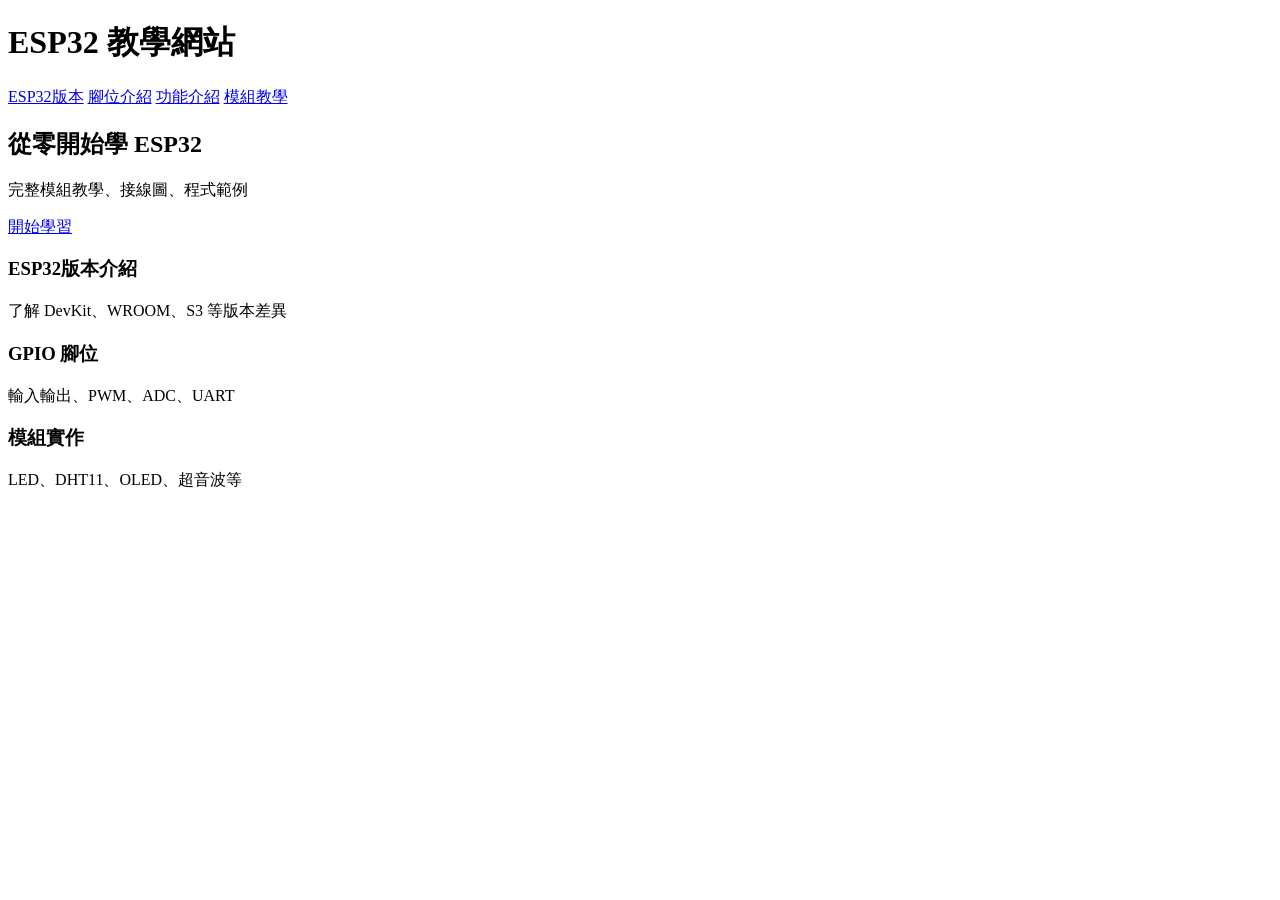
==== index.html @ 65869fef "Create index.html" ====
<!DOCTYPE html>
<html lang="zh-Hant">
<head>
    <meta charset="UTF-8">
    <title>ESP32 教學網站</title>
    <link rel="stylesheet" href="css/style.css">
</head>
<body>

<header>
    <h1>ESP32 教學網站</h1>

    <nav>
        <a href="versions.html">ESP32版本</a>
        <a href="pins.html">腳位介紹</a>
        <a href="features.html">功能介紹</a>
        <a href="modules/led.html">模組教學</a>
    </nav>
</header>

<section class="hero">
    <h2>從零開始學 ESP32</h2>
    <p>完整模組教學、接線圖、程式範例</p>

    <a class="btn" href="modules/led.html">
        開始學習
    </a>
</section>

<section class="cards">

    <div class="card">
        <h3>ESP32版本介紹</h3>
        <p>了解 DevKit、WROOM、S3 等版本差異</p>
    </div>

    <div class="card">
        <h3>GPIO 腳位</h3>
        <p>輸入輸出、PWM、ADC、UART</p>
    </div>

    <div class="card">
        <h3>模組實作</h3>
        <p>LED、DHT11、OLED、超音波等</p>
    </div>

</section>

</body>
</html>
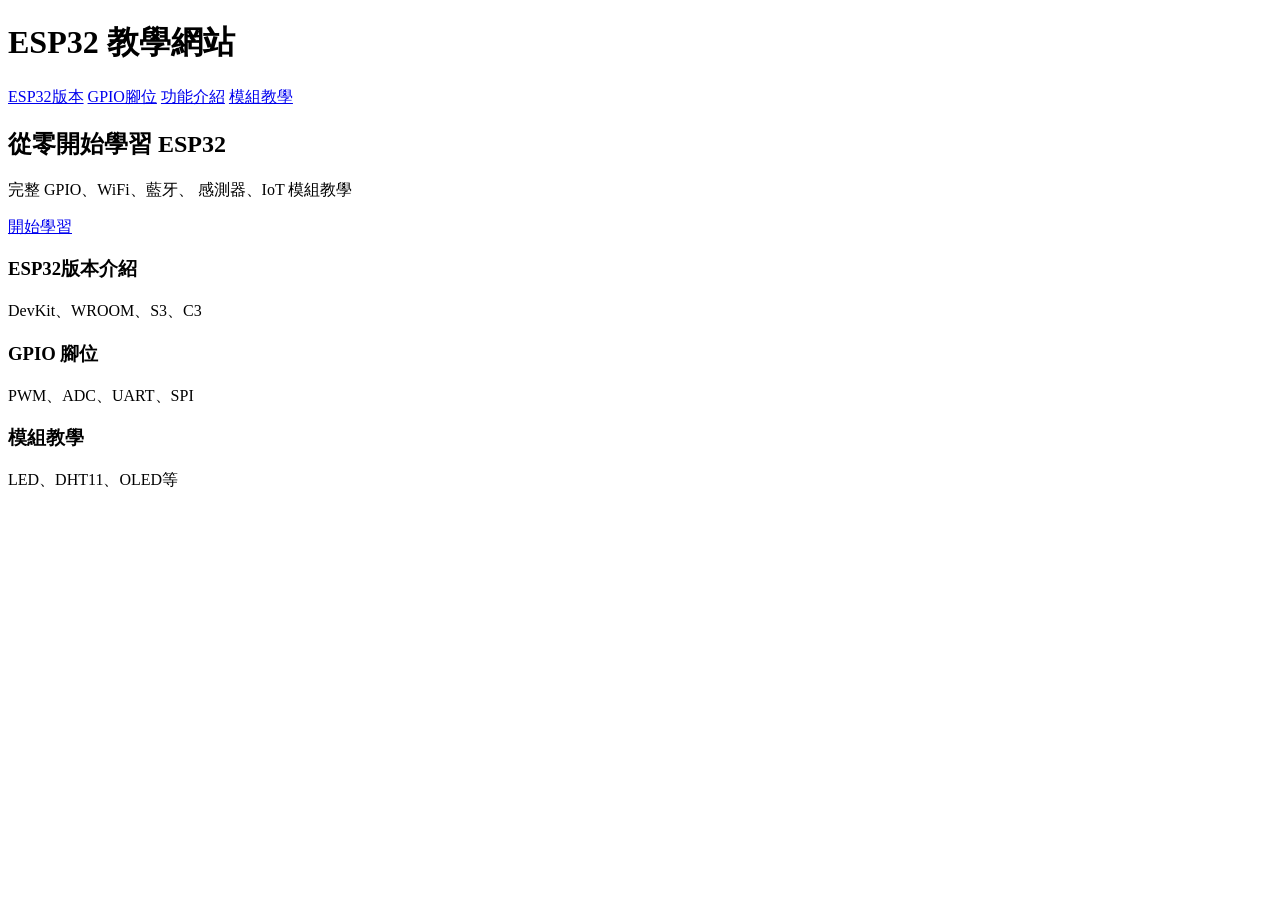
==== commit 1a73372a: "Update index.html" ====
--- a/index.html
+++ b/index.html
@@ -2,46 +2,57 @@
 <html lang="zh-Hant">
 <head>
     <meta charset="UTF-8">
+    <meta name="viewport" content="width=device-width, initial-scale=1.0">
     <title>ESP32 教學網站</title>
+
     <link rel="stylesheet" href="css/style.css">
 </head>
+
 <body>
 
 <header>
+
     <h1>ESP32 教學網站</h1>
 
     <nav>
         <a href="versions.html">ESP32版本</a>
-        <a href="pins.html">腳位介紹</a>
+        <a href="gpio.html">GPIO腳位</a>
         <a href="features.html">功能介紹</a>
         <a href="modules/led.html">模組教學</a>
     </nav>
+
 </header>
 
 <section class="hero">
-    <h2>從零開始學 ESP32</h2>
-    <p>完整模組教學、接線圖、程式範例</p>
 
-    <a class="btn" href="modules/led.html">
+    <h2>從零開始學習 ESP32</h2>
+
+    <p>
+        完整 GPIO、WiFi、藍牙、
+        感測器、IoT 模組教學
+    </p>
+
+    <a href="modules/led.html" class="btn">
         開始學習
     </a>
+
 </section>
 
 <section class="cards">
 
     <div class="card">
         <h3>ESP32版本介紹</h3>
-        <p>了解 DevKit、WROOM、S3 等版本差異</p>
+        <p>DevKit、WROOM、S3、C3</p>
     </div>
 
     <div class="card">
         <h3>GPIO 腳位</h3>
-        <p>輸入輸出、PWM、ADC、UART</p>
+        <p>PWM、ADC、UART、SPI</p>
     </div>
 
     <div class="card">
-        <h3>模組實作</h3>
-        <p>LED、DHT11、OLED、超音波等</p>
+        <h3>模組教學</h3>
+        <p>LED、DHT11、OLED等</p>
     </div>
 
 </section>
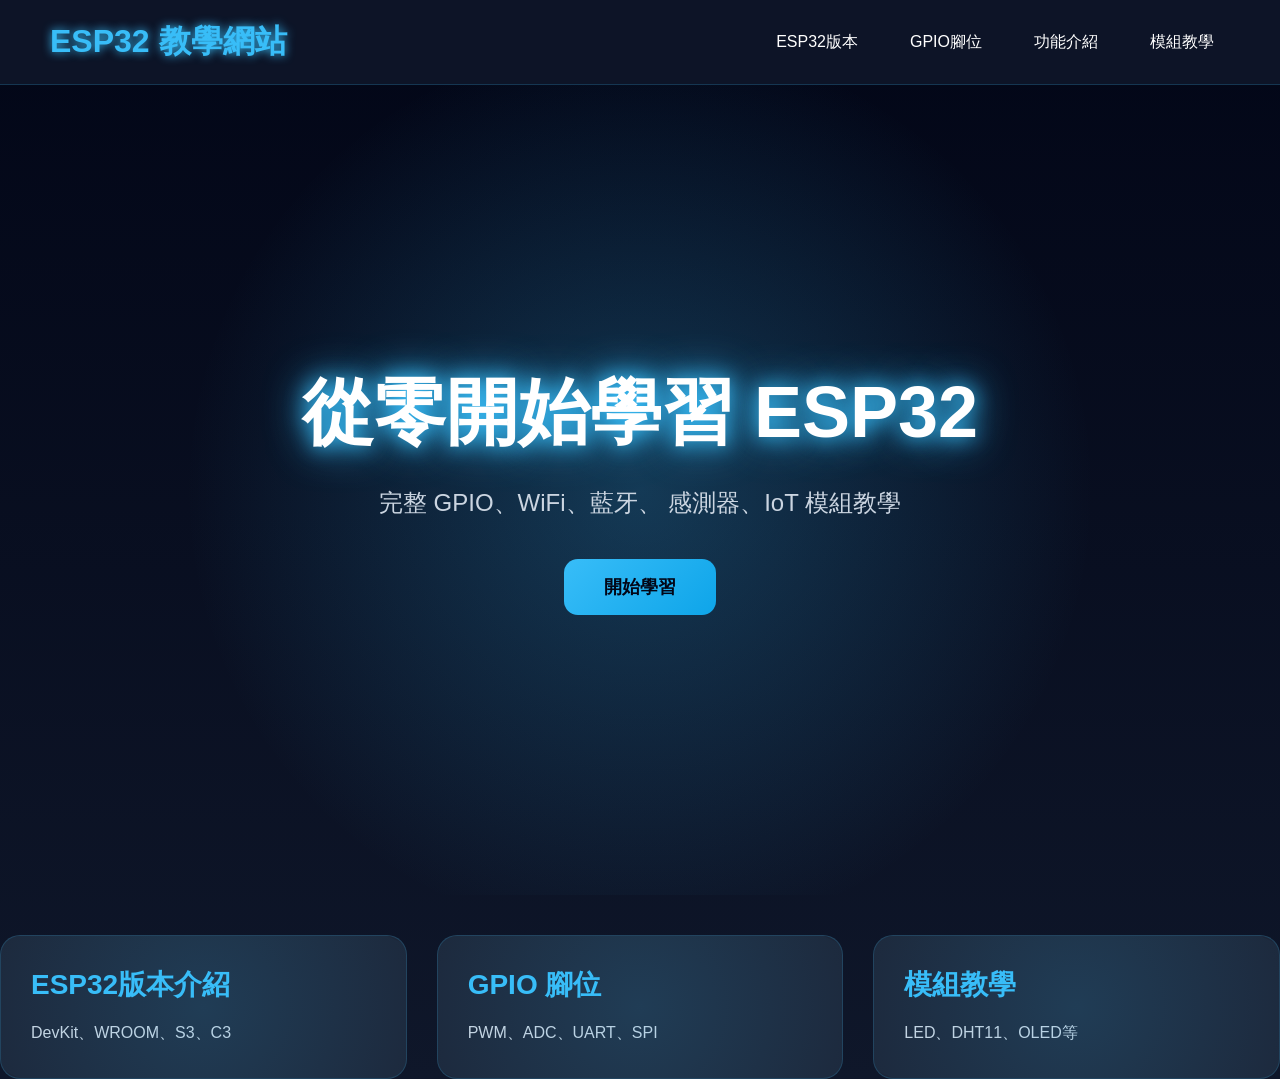
==== commit 1c0d75df: "Update index.html" ====
--- a/index.html
+++ b/index.html
@@ -5,7 +5,7 @@
     <meta name="viewport" content="width=device-width, initial-scale=1.0">
     <title>ESP32 教學網站</title>
 
-    <link rel="stylesheet" href="css/style.css">
+    <link rel="stylesheet" href="style.css">
 </head>
 
 <body>
--- a/style.css
+++ b/style.css
@@ -0,0 +1,564 @@
+/* =========================
+   ESP32 教學網站 科技明亮風 CSS
+========================= */
+
+*{
+    margin:0;
+    padding:0;
+    box-sizing:border-box;
+}
+
+html{
+    scroll-behavior:smooth;
+}
+
+body{
+
+    font-family:
+    "Segoe UI",
+    Arial,
+    sans-serif;
+
+    background:
+    linear-gradient(
+        180deg,
+        #020617,
+        #0f172a
+    );
+
+    color:white;
+
+    min-height:100vh;
+}
+
+/* =========================
+   Header
+========================= */
+
+header{
+
+    position:sticky;
+    top:0;
+    z-index:1000;
+
+    display:flex;
+    justify-content:space-between;
+    align-items:center;
+
+    padding:20px 50px;
+
+    background:
+    rgba(15,23,42,0.9);
+
+    backdrop-filter:blur(10px);
+
+    border-bottom:
+    1px solid rgba(56,189,248,0.2);
+}
+
+header h1{
+
+    color:#38bdf8;
+
+    font-size:32px;
+
+    text-shadow:
+    0 0 10px #38bdf8;
+}
+
+/* =========================
+   Navigation
+========================= */
+
+nav{
+    display:flex;
+    align-items:center;
+    gap:20px;
+}
+
+nav a{
+
+    color:white;
+
+    text-decoration:none;
+
+    font-size:16px;
+
+    padding:10px 16px;
+
+    border-radius:10px;
+
+    transition:0.3s;
+}
+
+nav a:hover{
+
+    background:#38bdf8;
+
+    color:#0f172a;
+
+    box-shadow:
+    0 0 20px #38bdf8;
+
+    transform:translateY(-2px);
+}
+
+/* =========================
+   Hero Section
+========================= */
+
+.hero{
+
+    height:90vh;
+
+    display:flex;
+    flex-direction:column;
+
+    justify-content:center;
+    align-items:center;
+
+    text-align:center;
+
+    padding:20px;
+
+    background:
+    radial-gradient(
+        circle at center,
+        rgba(56,189,248,0.25),
+        transparent 60%
+    );
+}
+
+.hero h2{
+
+    font-size:72px;
+
+    margin-bottom:20px;
+
+    color:white;
+
+    text-shadow:
+    0 0 20px #38bdf8,
+    0 0 40px #38bdf8;
+}
+
+.hero p{
+
+    font-size:24px;
+
+    max-width:700px;
+
+    line-height:1.8;
+
+    color:#cbd5e1;
+}
+
+/* =========================
+   Buttons
+========================= */
+
+.btn{
+
+    margin-top:35px;
+
+    display:inline-block;
+
+    padding:16px 40px;
+
+    background:
+    linear-gradient(
+        135deg,
+        #38bdf8,
+        #0ea5e9
+    );
+
+    color:#020617;
+
+    border-radius:14px;
+
+    font-weight:bold;
+
+    text-decoration:none;
+
+    font-size:18px;
+
+    transition:0.3s;
+}
+
+.btn:hover{
+
+    transform:
+    scale(1.08);
+
+    box-shadow:
+    0 0 25px #38bdf8,
+    0 0 50px #38bdf8;
+}
+
+/* =========================
+   Main Content
+========================= */
+
+.content{
+
+    width:90%;
+
+    max-width:1300px;
+
+    margin:auto;
+
+    padding:60px 0;
+}
+
+.content h2{
+
+    color:#38bdf8;
+
+    margin-bottom:20px;
+
+    font-size:36px;
+
+    text-shadow:
+    0 0 10px rgba(56,189,248,0.5);
+}
+
+.content p{
+
+    line-height:2;
+
+    font-size:18px;
+
+    color:#cbd5e1;
+
+    margin-bottom:25px;
+}
+
+/* =========================
+   Cards
+========================= */
+
+.cards{
+
+    display:grid;
+
+    grid-template-columns:
+    repeat(auto-fit,minmax(280px,1fr));
+
+    gap:30px;
+
+    margin-top:40px;
+}
+
+.card{
+
+    background:
+    rgba(30,41,59,0.9);
+
+    border:
+    1px solid rgba(56,189,248,0.2);
+
+    border-radius:20px;
+
+    padding:30px;
+
+    transition:0.35s;
+
+    overflow:hidden;
+
+    position:relative;
+}
+
+.card::before{
+
+    content:"";
+
+    position:absolute;
+
+    top:-50%;
+    left:-50%;
+
+    width:200%;
+    height:200%;
+
+    background:
+    radial-gradient(
+        circle,
+        rgba(56,189,248,0.15),
+        transparent 60%
+    );
+
+    transform:rotate(25deg);
+}
+
+.card:hover{
+
+    transform:
+    translateY(-10px);
+
+    box-shadow:
+    0 0 30px rgba(56,189,248,0.5);
+}
+
+.card h3{
+
+    color:#38bdf8;
+
+    margin-bottom:15px;
+
+    font-size:28px;
+}
+
+.card p{
+
+    color:#cbd5e1;
+
+    line-height:1.8;
+}
+
+/* =========================
+   Lists
+========================= */
+
+ul{
+
+    margin-top:20px;
+    margin-left:25px;
+}
+
+ul li{
+
+    margin-bottom:12px;
+
+    line-height:1.8;
+
+    color:#e2e8f0;
+}
+
+/* =========================
+   Images
+========================= */
+
+img{
+
+    width:100%;
+
+    max-width:750px;
+
+    border-radius:18px;
+
+    margin:25px 0;
+
+    border:
+    2px solid rgba(56,189,248,0.2);
+
+    box-shadow:
+    0 0 25px rgba(56,189,248,0.15);
+}
+
+/* =========================
+   Tables
+========================= */
+
+table{
+
+    width:100%;
+
+    border-collapse:collapse;
+
+    margin-top:30px;
+
+    overflow:hidden;
+
+    border-radius:20px;
+}
+
+table th{
+
+    background:#38bdf8;
+
+    color:#020617;
+
+    padding:18px;
+
+    font-size:18px;
+}
+
+table td{
+
+    padding:18px;
+
+    border:
+    1px solid rgba(255,255,255,0.08);
+
+    text-align:center;
+
+    background:
+    rgba(30,41,59,0.8);
+}
+
+table tr:hover td{
+
+    background:
+    rgba(56,189,248,0.15);
+}
+
+/* =========================
+   Code Block
+========================= */
+
+pre{
+
+    background:#020617;
+
+    padding:25px;
+
+    border-radius:20px;
+
+    overflow:auto;
+
+    margin-top:25px;
+
+    border:
+    1px solid rgba(56,189,248,0.2);
+
+    box-shadow:
+    inset 0 0 20px rgba(56,189,248,0.08);
+}
+
+code{
+
+    color:#38bdf8;
+
+    font-size:16px;
+
+    line-height:1.8;
+}
+
+/* =========================
+   Footer
+========================= */
+
+footer{
+
+    margin-top:80px;
+
+    padding:40px;
+
+    text-align:center;
+
+    background:#020617;
+
+    border-top:
+    1px solid rgba(56,189,248,0.15);
+}
+
+footer p{
+
+    color:#94a3b8;
+}
+
+/* =========================
+   Scrollbar
+========================= */
+
+::-webkit-scrollbar{
+    width:10px;
+}
+
+::-webkit-scrollbar-track{
+    background:#020617;
+}
+
+::-webkit-scrollbar-thumb{
+
+    background:#38bdf8;
+
+    border-radius:10px;
+}
+
+/* =========================
+   Glow Animation
+========================= */
+
+@keyframes glow{
+
+    0%{
+        box-shadow:0 0 10px #38bdf8;
+    }
+
+    50%{
+        box-shadow:
+        0 0 25px #38bdf8,
+        0 0 45px #38bdf8;
+    }
+
+    100%{
+        box-shadow:0 0 10px #38bdf8;
+    }
+}
+
+/* =========================
+   Responsive
+========================= */
+
+@media(max-width:900px){
+
+    header{
+
+        flex-direction:column;
+
+        gap:20px;
+
+        padding:20px;
+    }
+
+    nav{
+
+        flex-wrap:wrap;
+
+        justify-content:center;
+    }
+
+    .hero h2{
+        font-size:48px;
+    }
+
+    .hero p{
+        font-size:20px;
+    }
+
+    .content h2{
+        font-size:28px;
+    }
+
+    .card h3{
+        font-size:24px;
+    }
+}
+
+@media(max-width:600px){
+
+    .hero h2{
+        font-size:38px;
+    }
+
+    .hero p{
+        font-size:18px;
+    }
+
+    .btn{
+
+        width:100%;
+
+        text-align:center;
+    }
+
+    table{
+        font-size:14px;
+    }
+
+    table th,
+    table td{
+        padding:12px;
+    }
+}
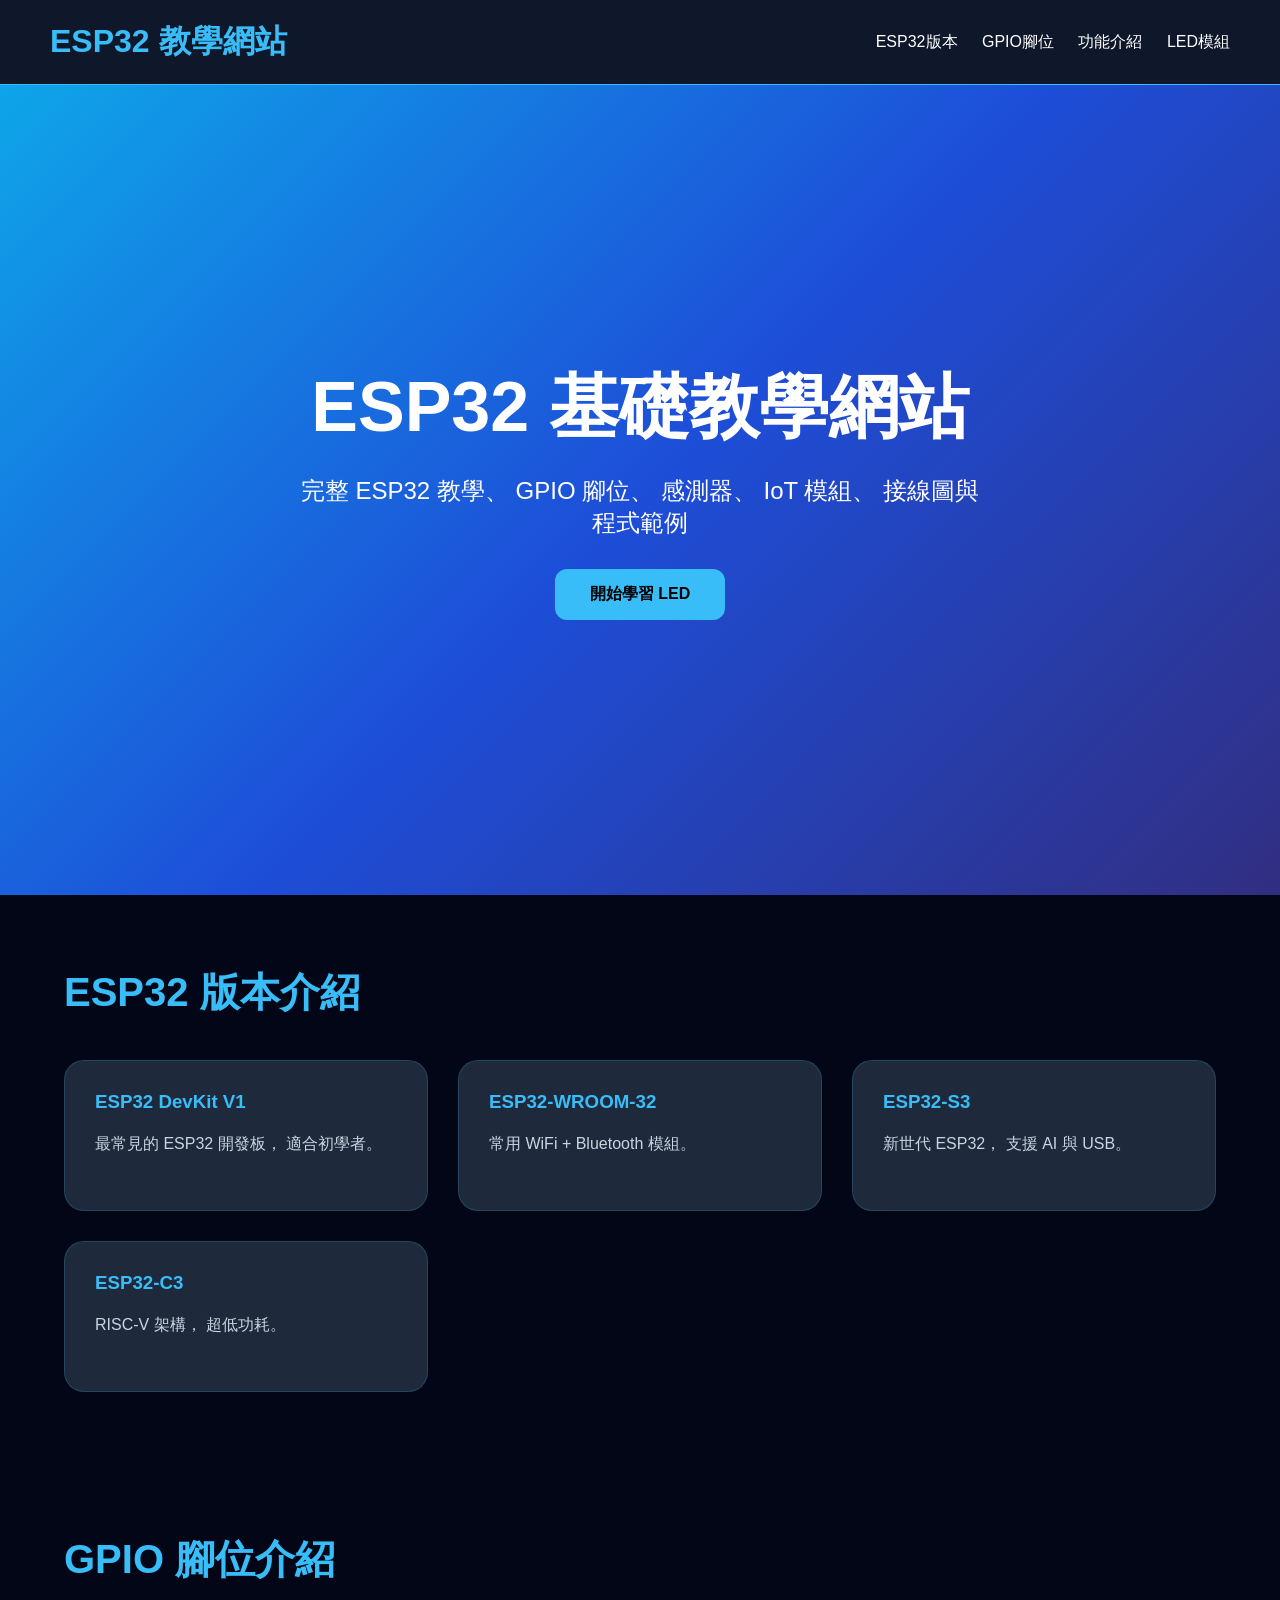
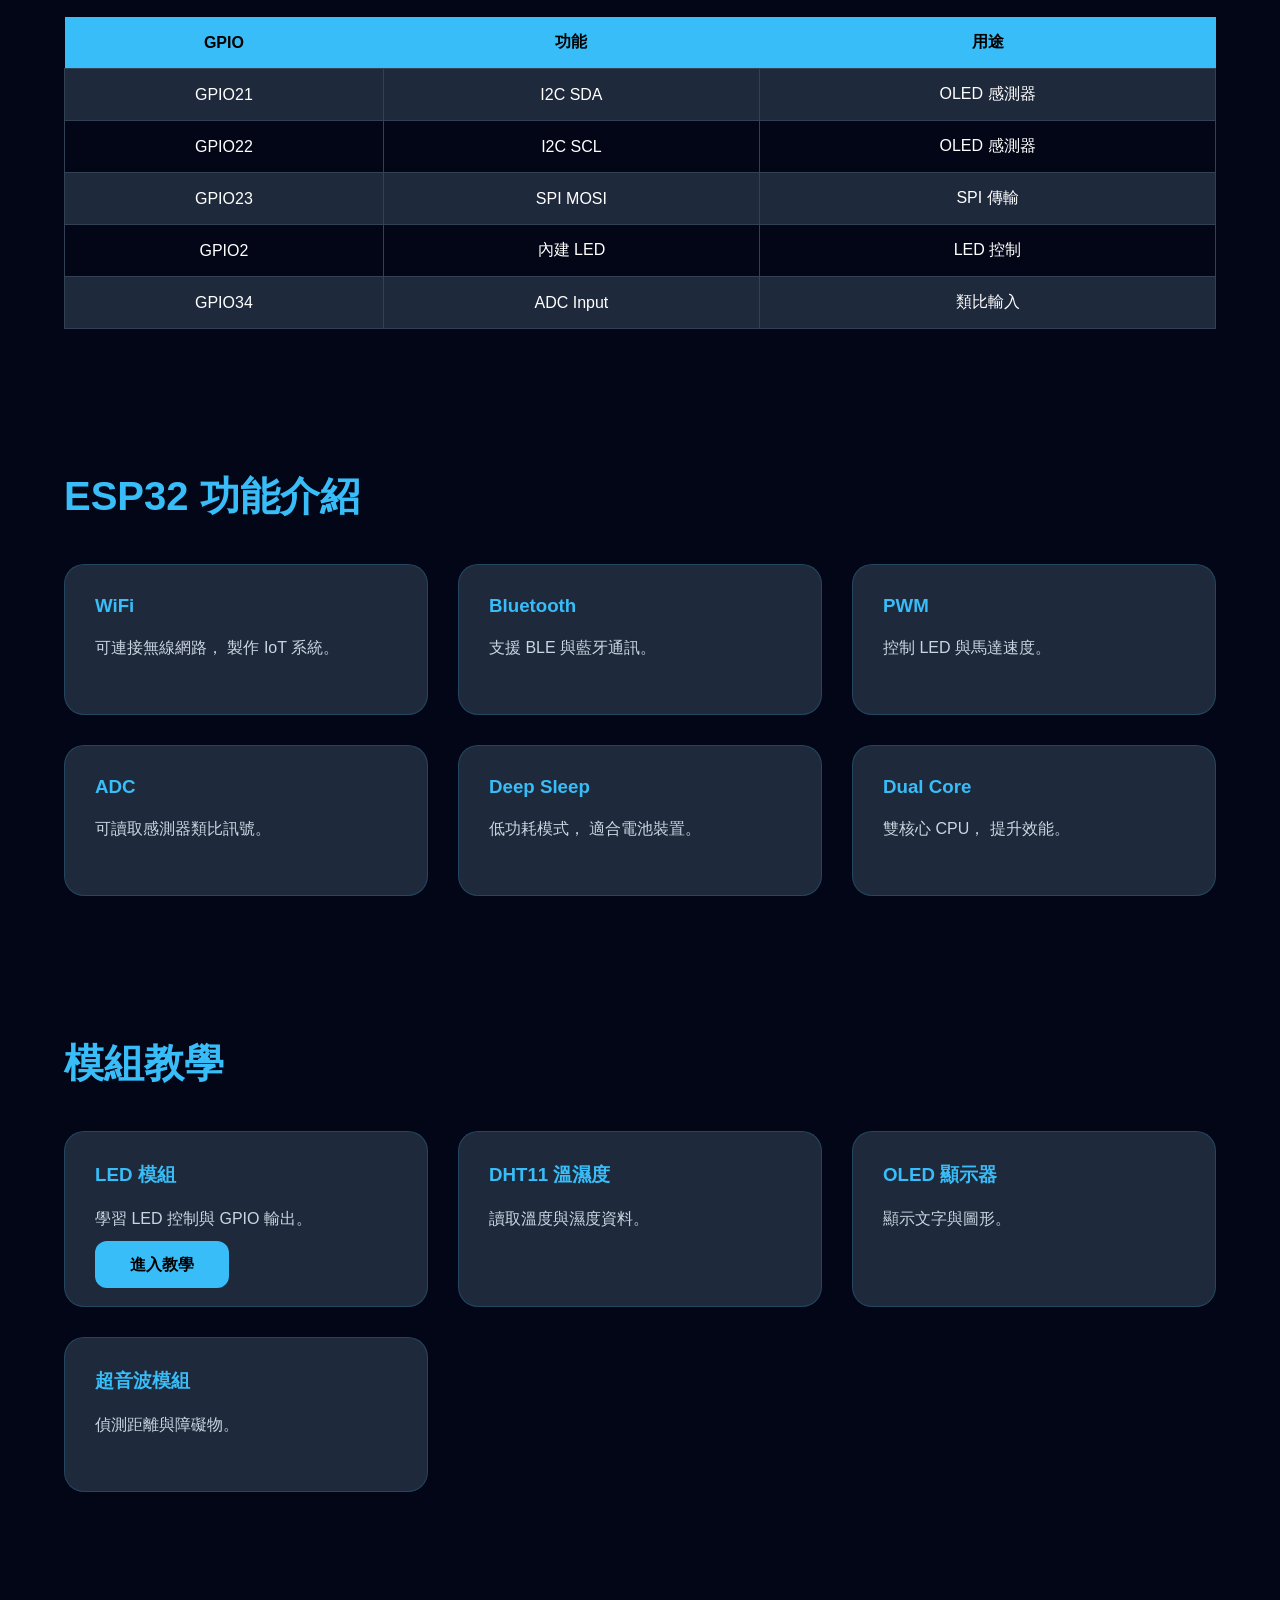
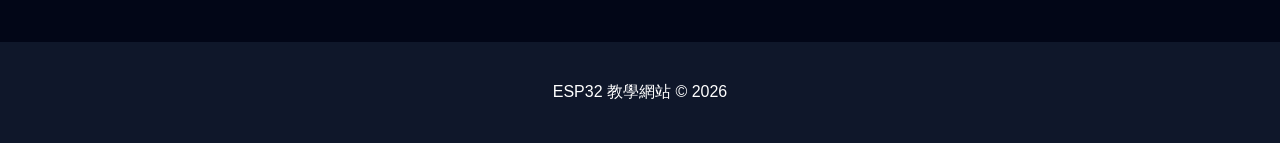
==== commit f0a509de: "Update index.html" ====
--- a/index.html
+++ b/index.html
@@ -1,11 +1,250 @@
 <!DOCTYPE html>
 <html lang="zh-Hant">
+
 <head>
     <meta charset="UTF-8">
     <meta name="viewport" content="width=device-width, initial-scale=1.0">
     <title>ESP32 教學網站</title>
 
-    <link rel="stylesheet" href="style.css">
+    <style>
+
+        *{
+            margin:0;
+            padding:0;
+            box-sizing:border-box;
+        }
+
+        body{
+            font-family:Arial;
+            background:#020617;
+            color:white;
+        }
+
+        header{
+
+            position:sticky;
+            top:0;
+
+            background:#0f172a;
+
+            padding:20px 50px;
+
+            display:flex;
+            justify-content:space-between;
+            align-items:center;
+
+            border-bottom:1px solid #38bdf8;
+        }
+
+        header h1{
+            color:#38bdf8;
+        }
+
+        nav a{
+
+            color:white;
+            text-decoration:none;
+
+            margin-left:20px;
+
+            transition:0.3s;
+        }
+
+        nav a:hover{
+            color:#38bdf8;
+        }
+
+        .hero{
+
+            height:90vh;
+
+            display:flex;
+            flex-direction:column;
+            justify-content:center;
+            align-items:center;
+
+            text-align:center;
+
+            background:
+            linear-gradient(
+                135deg,
+                #0ea5e9,
+                #1d4ed8,
+                #312e81
+            );
+        }
+
+        .hero h2{
+
+            font-size:70px;
+
+            margin-bottom:20px;
+        }
+
+        .hero p{
+
+            font-size:24px;
+
+            max-width:700px;
+        }
+
+        .btn{
+
+            margin-top:30px;
+
+            padding:15px 35px;
+
+            background:#38bdf8;
+
+            color:black;
+
+            text-decoration:none;
+
+            border-radius:12px;
+
+            font-weight:bold;
+
+            transition:0.3s;
+        }
+
+        .btn:hover{
+
+            transform:scale(1.1);
+
+            box-shadow:0 0 20px #38bdf8;
+        }
+
+        .content{
+
+            width:90%;
+
+            max-width:1300px;
+
+            margin:auto;
+
+            padding:70px 0;
+        }
+
+        .content h2{
+
+            color:#38bdf8;
+
+            margin-bottom:20px;
+
+            font-size:40px;
+        }
+
+        .content p{
+
+            line-height:2;
+
+            color:#cbd5e1;
+
+            margin-bottom:20px;
+        }
+
+        .cards{
+
+            display:grid;
+
+            grid-template-columns:
+            repeat(auto-fit,minmax(280px,1fr));
+
+            gap:30px;
+
+            margin-top:40px;
+        }
+
+        .card{
+
+            background:#1e293b;
+
+            padding:30px;
+
+            border-radius:20px;
+
+            transition:0.3s;
+
+            border:1px solid rgba(56,189,248,0.2);
+        }
+
+        .card:hover{
+
+            transform:translateY(-10px);
+
+            box-shadow:0 0 25px #38bdf8;
+        }
+
+        .card h3{
+
+            color:#38bdf8;
+
+            margin-bottom:15px;
+        }
+
+        table{
+
+            width:100%;
+
+            border-collapse:collapse;
+
+            margin-top:30px;
+        }
+
+        table th{
+
+            background:#38bdf8;
+
+            color:black;
+
+            padding:15px;
+        }
+
+        table td{
+
+            padding:15px;
+
+            border:1px solid #334155;
+
+            text-align:center;
+        }
+
+        table tr:nth-child(even){
+
+            background:#1e293b;
+        }
+
+        footer{
+
+            text-align:center;
+
+            padding:40px;
+
+            background:#0f172a;
+
+            margin-top:80px;
+        }
+
+        @media(max-width:768px){
+
+            header{
+
+                flex-direction:column;
+
+                gap:20px;
+            }
+
+            .hero h2{
+                font-size:45px;
+            }
+
+            .hero p{
+                font-size:18px;
+            }
+        }
+
+    </style>
+
 </head>
 
 <body>
@@ -15,47 +254,269 @@
     <h1>ESP32 教學網站</h1>
 
     <nav>
-        <a href="versions.html">ESP32版本</a>
-        <a href="gpio.html">GPIO腳位</a>
-        <a href="features.html">功能介紹</a>
-        <a href="modules/led.html">模組教學</a>
+
+        <a href="#versions">ESP32版本</a>
+        <a href="#gpio">GPIO腳位</a>
+        <a href="#features">功能介紹</a>
+        <a href="led.html">LED模組</a>
+
     </nav>
 
 </header>
 
 <section class="hero">
 
-    <h2>從零開始學習 ESP32</h2>
+    <h2>ESP32 基礎教學網站</h2>
 
     <p>
-        完整 GPIO、WiFi、藍牙、
-        感測器、IoT 模組教學
+
+        完整 ESP32 教學、
+        GPIO 腳位、
+        感測器、
+        IoT 模組、
+        接線圖與程式範例
+
     </p>
 
-    <a href="modules/led.html" class="btn">
-        開始學習
+    <a href="led.html" class="btn">
+        開始學習 LED
     </a>
 
 </section>
 
-<section class="cards">
-
-    <div class="card">
-        <h3>ESP32版本介紹</h3>
-        <p>DevKit、WROOM、S3、C3</p>
+<section class="content" id="versions">
+
+    <h2>ESP32 版本介紹</h2>
+
+    <div class="cards">
+
+        <div class="card">
+
+            <h3>ESP32 DevKit V1</h3>
+
+            <p>
+                最常見的 ESP32 開發板，
+                適合初學者。
+            </p>
+
+        </div>
+
+        <div class="card">
+
+            <h3>ESP32-WROOM-32</h3>
+
+            <p>
+                常用 WiFi + Bluetooth 模組。
+            </p>
+
+        </div>
+
+        <div class="card">
+
+            <h3>ESP32-S3</h3>
+
+            <p>
+                新世代 ESP32，
+                支援 AI 與 USB。
+            </p>
+
+        </div>
+
+        <div class="card">
+
+            <h3>ESP32-C3</h3>
+
+            <p>
+                RISC-V 架構，
+                超低功耗。
+            </p>
+
+        </div>
+
     </div>
 
-    <div class="card">
-        <h3>GPIO 腳位</h3>
-        <p>PWM、ADC、UART、SPI</p>
+</section>
+
+<section class="content" id="gpio">
+
+    <h2>GPIO 腳位介紹</h2>
+
+    <table>
+
+        <tr>
+            <th>GPIO</th>
+            <th>功能</th>
+            <th>用途</th>
+        </tr>
+
+        <tr>
+            <td>GPIO21</td>
+            <td>I2C SDA</td>
+            <td>OLED 感測器</td>
+        </tr>
+
+        <tr>
+            <td>GPIO22</td>
+            <td>I2C SCL</td>
+            <td>OLED 感測器</td>
+        </tr>
+
+        <tr>
+            <td>GPIO23</td>
+            <td>SPI MOSI</td>
+            <td>SPI 傳輸</td>
+        </tr>
+
+        <tr>
+            <td>GPIO2</td>
+            <td>內建 LED</td>
+            <td>LED 控制</td>
+        </tr>
+
+        <tr>
+            <td>GPIO34</td>
+            <td>ADC Input</td>
+            <td>類比輸入</td>
+        </tr>
+
+    </table>
+
+</section>
+
+<section class="content" id="features">
+
+    <h2>ESP32 功能介紹</h2>
+
+    <div class="cards">
+
+        <div class="card">
+
+            <h3>WiFi</h3>
+
+            <p>
+                可連接無線網路，
+                製作 IoT 系統。
+            </p>
+
+        </div>
+
+        <div class="card">
+
+            <h3>Bluetooth</h3>
+
+            <p>
+                支援 BLE 與藍牙通訊。
+            </p>
+
+        </div>
+
+        <div class="card">
+
+            <h3>PWM</h3>
+
+            <p>
+                控制 LED 與馬達速度。
+            </p>
+
+        </div>
+
+        <div class="card">
+
+            <h3>ADC</h3>
+
+            <p>
+                可讀取感測器類比訊號。
+            </p>
+
+        </div>
+
+        <div class="card">
+
+            <h3>Deep Sleep</h3>
+
+            <p>
+                低功耗模式，
+                適合電池裝置。
+            </p>
+
+        </div>
+
+        <div class="card">
+
+            <h3>Dual Core</h3>
+
+            <p>
+                雙核心 CPU，
+                提升效能。
+            </p>
+
+        </div>
+
     </div>
 
-    <div class="card">
-        <h3>模組教學</h3>
-        <p>LED、DHT11、OLED等</p>
+</section>
+
+<section class="content">
+
+    <h2>模組教學</h2>
+
+    <div class="cards">
+
+        <div class="card">
+
+            <h3>LED 模組</h3>
+
+            <p>
+                學習 LED 控制與 GPIO 輸出。
+            </p>
+
+            <a href="led.html" class="btn">
+                進入教學
+            </a>
+
+        </div>
+
+        <div class="card">
+
+            <h3>DHT11 溫濕度</h3>
+
+            <p>
+                讀取溫度與濕度資料。
+            </p>
+
+        </div>
+
+        <div class="card">
+
+            <h3>OLED 顯示器</h3>
+
+            <p>
+                顯示文字與圖形。
+            </p>
+
+        </div>
+
+        <div class="card">
+
+            <h3>超音波模組</h3>
+
+            <p>
+                偵測距離與障礙物。
+            </p>
+
+        </div>
+
     </div>
 
 </section>
+
+<footer>
+
+    <p>
+        ESP32 教學網站 © 2026
+    </p>
+
+</footer>
 
 </body>
 </html>
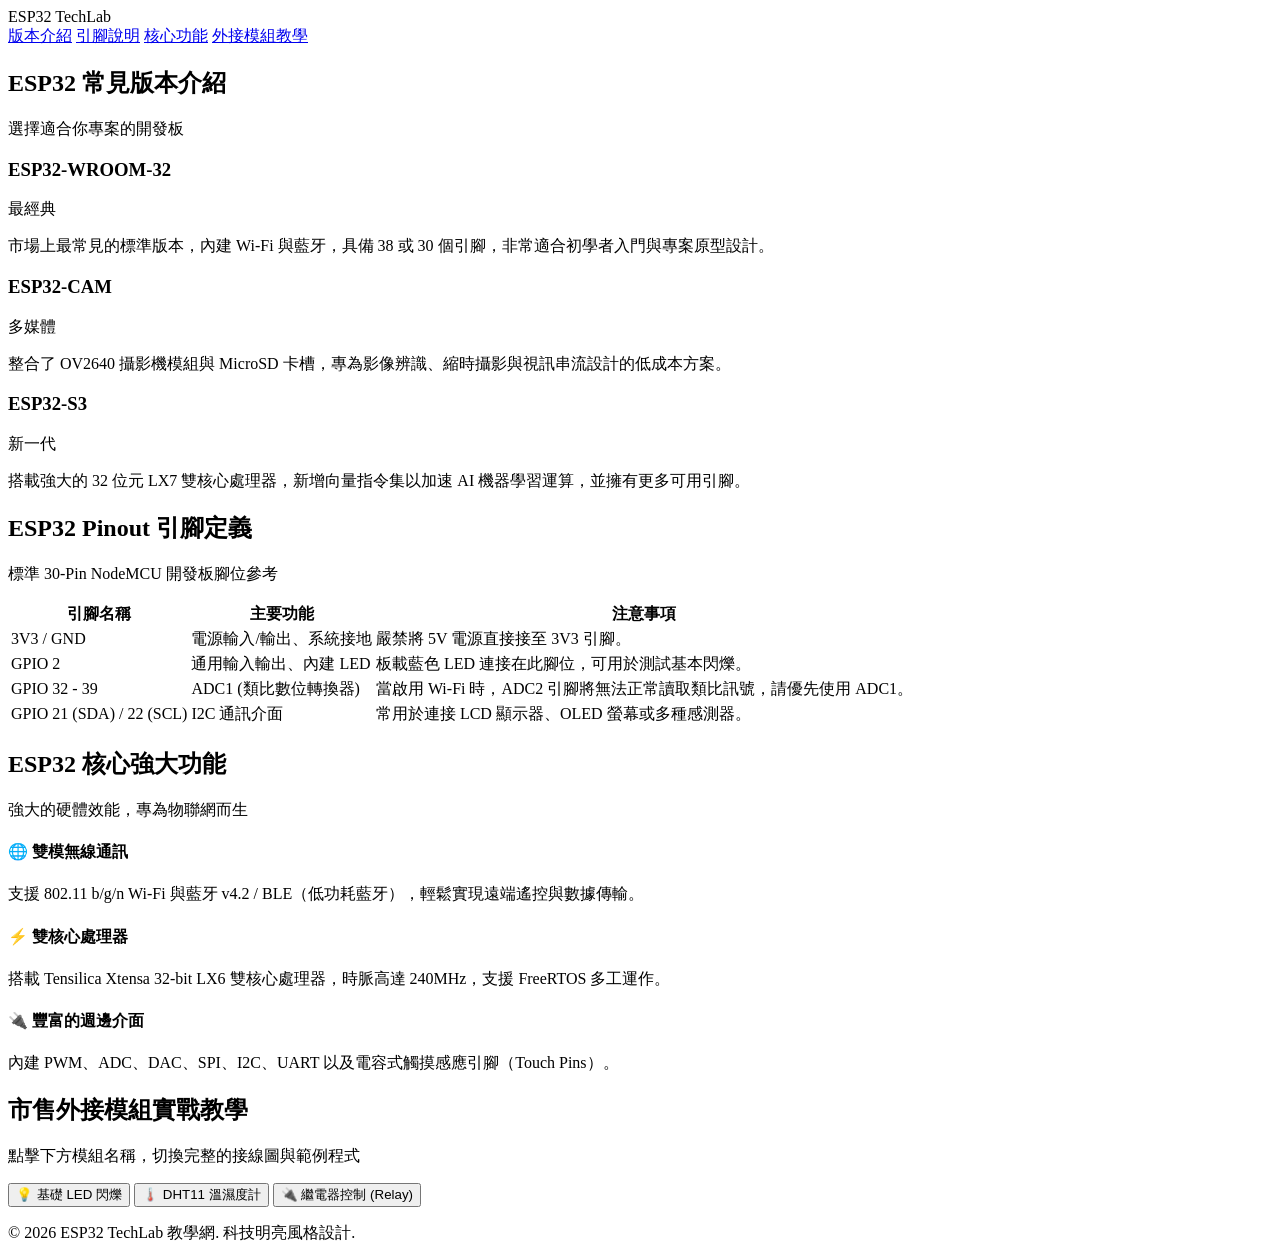
==== commit 7981b82d: "Update index.html" ====
--- a/index.html
+++ b/index.html
@@ -1,522 +1,126 @@
 <!DOCTYPE html>
-<html lang="zh-Hant">
-
+<html lang="zh-TW">
 <head>
     <meta charset="UTF-8">
     <meta name="viewport" content="width=device-width, initial-scale=1.0">
-    <title>ESP32 教學網站</title>
-
-    <style>
-
-        *{
-            margin:0;
-            padding:0;
-            box-sizing:border-box;
-        }
-
-        body{
-            font-family:Arial;
-            background:#020617;
-            color:white;
-        }
-
-        header{
-
-            position:sticky;
-            top:0;
-
-            background:#0f172a;
-
-            padding:20px 50px;
-
-            display:flex;
-            justify-content:space-between;
-            align-items:center;
-
-            border-bottom:1px solid #38bdf8;
-        }
-
-        header h1{
-            color:#38bdf8;
-        }
-
-        nav a{
-
-            color:white;
-            text-decoration:none;
-
-            margin-left:20px;
-
-            transition:0.3s;
-        }
-
-        nav a:hover{
-            color:#38bdf8;
-        }
-
-        .hero{
-
-            height:90vh;
-
-            display:flex;
-            flex-direction:column;
-            justify-content:center;
-            align-items:center;
-
-            text-align:center;
-
-            background:
-            linear-gradient(
-                135deg,
-                #0ea5e9,
-                #1d4ed8,
-                #312e81
-            );
-        }
-
-        .hero h2{
-
-            font-size:70px;
-
-            margin-bottom:20px;
-        }
-
-        .hero p{
-
-            font-size:24px;
-
-            max-width:700px;
-        }
-
-        .btn{
-
-            margin-top:30px;
-
-            padding:15px 35px;
-
-            background:#38bdf8;
-
-            color:black;
-
-            text-decoration:none;
-
-            border-radius:12px;
-
-            font-weight:bold;
-
-            transition:0.3s;
-        }
-
-        .btn:hover{
-
-            transform:scale(1.1);
-
-            box-shadow:0 0 20px #38bdf8;
-        }
-
-        .content{
-
-            width:90%;
-
-            max-width:1300px;
-
-            margin:auto;
-
-            padding:70px 0;
-        }
-
-        .content h2{
-
-            color:#38bdf8;
-
-            margin-bottom:20px;
-
-            font-size:40px;
-        }
-
-        .content p{
-
-            line-height:2;
-
-            color:#cbd5e1;
-
-            margin-bottom:20px;
-        }
-
-        .cards{
-
-            display:grid;
-
-            grid-template-columns:
-            repeat(auto-fit,minmax(280px,1fr));
-
-            gap:30px;
-
-            margin-top:40px;
-        }
-
-        .card{
-
-            background:#1e293b;
-
-            padding:30px;
-
-            border-radius:20px;
-
-            transition:0.3s;
-
-            border:1px solid rgba(56,189,248,0.2);
-        }
-
-        .card:hover{
-
-            transform:translateY(-10px);
-
-            box-shadow:0 0 25px #38bdf8;
-        }
-
-        .card h3{
-
-            color:#38bdf8;
-
-            margin-bottom:15px;
-        }
-
-        table{
-
-            width:100%;
-
-            border-collapse:collapse;
-
-            margin-top:30px;
-        }
-
-        table th{
-
-            background:#38bdf8;
-
-            color:black;
-
-            padding:15px;
-        }
-
-        table td{
-
-            padding:15px;
-
-            border:1px solid #334155;
-
-            text-align:center;
-        }
-
-        table tr:nth-child(even){
-
-            background:#1e293b;
-        }
-
-        footer{
-
-            text-align:center;
-
-            padding:40px;
-
-            background:#0f172a;
-
-            margin-top:80px;
-        }
-
-        @media(max-width:768px){
-
-            header{
-
-                flex-direction:column;
-
-                gap:20px;
-            }
-
-            .hero h2{
-                font-size:45px;
-            }
-
-            .hero p{
-                font-size:18px;
-            }
-        }
-
-    </style>
-
+    <title>ESP32 互動教學網 - TechBright</title>
+    <link rel="stylesheet" href="style.css">
 </head>
-
 <body>
 
-<header>
+    <header class="navbar">
+        <div class="logo">ESP32 <span>TechLab</span></div>
+        <nav>
+            <a href="#intro" class="nav-link active" onclick="switchTab('intro')">版本介紹</a>
+            <a href="#pinout" class="nav-link" onclick="switchTab('pinout')">引腳說明</a>
+            <a href="#features" class="nav-link" onclick="switchTab('features')">核心功能</a>
+            <a href="#modules" class="nav-link" onclick="switchTab('modules')">外接模組教學</a>
+        </nav>
+    </header>
 
-    <h1>ESP32 教學網站</h1>
+    <main class="container">
+        
+        <section id="intro-content" class="tab-content active-content">
+            <h2>ESP32 常見版本介紹</h2>
+            <p class="subtitle">選擇適合你專案的開發板</p>
+            <div class="grid-3">
+                <div class="card">
+                    <h3>ESP32-WROOM-32</h3>
+                    <p class="tag">最經典</p>
+                    <p>市場上最常見的標準版本，內建 Wi-Fi 與藍牙，具備 38 或 30 個引腳，非常適合初學者入門與專案原型設計。</p>
+                </div>
+                <div class="card">
+                    <h3>ESP32-CAM</h3>
+                    <p class="tag-accent">多媒體</p>
+                    <p>整合了 OV2640 攝影機模組與 MicroSD 卡槽，專為影像辨識、縮時攝影與視訊串流設計的低成本方案。</p>
+                </div>
+                <div class="card">
+                    <h3>ESP32-S3</h3>
+                    <p class="tag-new">新一代</p>
+                    <p>搭載強大的 32 位元 LX7 雙核心處理器，新增向量指令集以加速 AI 機器學習運算，並擁有更多可用引腳。</p>
+                </div>
+            </div>
+        </section>
 
-    <nav>
+        <section id="pinout-content" class="tab-content">
+            <h2>ESP32 Pinout 引腳定義</h2>
+            <p class="subtitle">標準 30-Pin NodeMCU 開發板腳位參考</p>
+            <div class="table-container">
+                <table>
+                    <thead>
+                        <tr>
+                            <th>引腳名稱</th>
+                            <th>主要功能</th>
+                            <th>注意事項</th>
+                        </tr>
+                    </thead>
+                    <tbody>
+                        <tr>
+                            <td><span class="badge pin-power">3V3</span> / <span class="badge pin-power">GND</span></td>
+                            <td>電源輸入/輸出、系統接地</td>
+                            <td>嚴禁將 5V 電源直接接至 3V3 引腳。</td>
+                        </tr>
+                        <tr>
+                            <td><span class="badge pin-gpio">GPIO 2</span></td>
+                            <td>通用輸入輸出、內建 LED</td>
+                            <td>板載藍色 LED 連接在此腳位，可用於測試基本閃爍。</td>
+                        </tr>
+                        <tr>
+                            <td><span class="badge pin-adc">GPIO 32 - 39</span></td>
+                            <td>ADC1 (類比數位轉換器)</td>
+                            <td>當啟用 Wi-Fi 時，ADC2 引腳將無法正常讀取類比訊號，請優先使用 ADC1。</td>
+                        </tr>
+                        <tr>
+                            <td><span class="badge pin-i2c">GPIO 21 (SDA) / 22 (SCL)</span></td>
+                            <td>I2C 通訊介面</td>
+                            <td>常用於連接 LCD 顯示器、OLED 螢幕或多種感測器。</td>
+                        </tr>
+                    </tbody>
+                </table>
+            </div>
+        </section>
 
-        <a href="#versions">ESP32版本</a>
-        <a href="#gpio">GPIO腳位</a>
-        <a href="#features">功能介紹</a>
-        <a href="led.html">LED模組</a>
+        <section id="features-content" class="tab-content">
+            <h2>ESP32 核心強大功能</h2>
+            <p class="subtitle">強大的硬體效能，專為物聯網而生</p>
+            <div class="features-list">
+                <div class="feature-item">
+                    <h4>🌐 雙模無線通訊</h4>
+                    <p>支援 802.11 b/g/n Wi-Fi 與藍牙 v4.2 / BLE（低功耗藍牙），輕鬆實現遠端遙控與數據傳輸。</p>
+                </div>
+                <div class="feature-item">
+                    <h4>⚡ 雙核心處理器</h4>
+                    <p>搭載 Tensilica Xtensa 32-bit LX6 雙核心處理器，時脈高達 240MHz，支援 FreeRTOS 多工運作。</p>
+                </div>
+                <div class="feature-item">
+                    <h4>🔌 豐富的週邊介面</h4>
+                    <p>內建 PWM、ADC、DAC、SPI、I2C、UART 以及電容式觸摸感應引腳（Touch Pins）。</p>
+                </div>
+            </div>
+        </section>
 
-    </nav>
+        <section id="modules-content" class="tab-content">
+            <h2>市售外接模組實戰教學</h2>
+            <p class="subtitle">點擊下方模組名稱，切換完整的接線圖與範例程式</p>
+            
+            <div class="module-wrapper">
+                <div class="module-sidebar">
+                    <button class="mod-btn active" onclick="loadModule('led')">💡 基礎 LED 閃爍</button>
+                    <button class="mod-btn" onclick="loadModule('dht11')">🌡️ DHT11 溫濕度計</button>
+                    <button class="mod-btn" onclick="loadModule('relay')">🔌 繼電器控制 (Relay)</button>
+                </div>
+                
+                <div class="module-detail" id="module-detail-box">
+                    </div>
+            </div>
+        </section>
 
-</header>
+    </main>
 
-<section class="hero">
+    <footer>
+        <p>© 2026 ESP32 TechLab 教學網. 科技明亮風格設計.</p>
+    </footer>
 
-    <h2>ESP32 基礎教學網站</h2>
-
-    <p>
-
-        完整 ESP32 教學、
-        GPIO 腳位、
-        感測器、
-        IoT 模組、
-        接線圖與程式範例
-
-    </p>
-
-    <a href="led.html" class="btn">
-        開始學習 LED
-    </a>
-
-</section>
-
-<section class="content" id="versions">
-
-    <h2>ESP32 版本介紹</h2>
-
-    <div class="cards">
-
-        <div class="card">
-
-            <h3>ESP32 DevKit V1</h3>
-
-            <p>
-                最常見的 ESP32 開發板，
-                適合初學者。
-            </p>
-
-        </div>
-
-        <div class="card">
-
-            <h3>ESP32-WROOM-32</h3>
-
-            <p>
-                常用 WiFi + Bluetooth 模組。
-            </p>
-
-        </div>
-
-        <div class="card">
-
-            <h3>ESP32-S3</h3>
-
-            <p>
-                新世代 ESP32，
-                支援 AI 與 USB。
-            </p>
-
-        </div>
-
-        <div class="card">
-
-            <h3>ESP32-C3</h3>
-
-            <p>
-                RISC-V 架構，
-                超低功耗。
-            </p>
-
-        </div>
-
-    </div>
-
-</section>
-
-<section class="content" id="gpio">
-
-    <h2>GPIO 腳位介紹</h2>
-
-    <table>
-
-        <tr>
-            <th>GPIO</th>
-            <th>功能</th>
-            <th>用途</th>
-        </tr>
-
-        <tr>
-            <td>GPIO21</td>
-            <td>I2C SDA</td>
-            <td>OLED 感測器</td>
-        </tr>
-
-        <tr>
-            <td>GPIO22</td>
-            <td>I2C SCL</td>
-            <td>OLED 感測器</td>
-        </tr>
-
-        <tr>
-            <td>GPIO23</td>
-            <td>SPI MOSI</td>
-            <td>SPI 傳輸</td>
-        </tr>
-
-        <tr>
-            <td>GPIO2</td>
-            <td>內建 LED</td>
-            <td>LED 控制</td>
-        </tr>
-
-        <tr>
-            <td>GPIO34</td>
-            <td>ADC Input</td>
-            <td>類比輸入</td>
-        </tr>
-
-    </table>
-
-</section>
-
-<section class="content" id="features">
-
-    <h2>ESP32 功能介紹</h2>
-
-    <div class="cards">
-
-        <div class="card">
-
-            <h3>WiFi</h3>
-
-            <p>
-                可連接無線網路，
-                製作 IoT 系統。
-            </p>
-
-        </div>
-
-        <div class="card">
-
-            <h3>Bluetooth</h3>
-
-            <p>
-                支援 BLE 與藍牙通訊。
-            </p>
-
-        </div>
-
-        <div class="card">
-
-            <h3>PWM</h3>
-
-            <p>
-                控制 LED 與馬達速度。
-            </p>
-
-        </div>
-
-        <div class="card">
-
-            <h3>ADC</h3>
-
-            <p>
-                可讀取感測器類比訊號。
-            </p>
-
-        </div>
-
-        <div class="card">
-
-            <h3>Deep Sleep</h3>
-
-            <p>
-                低功耗模式，
-                適合電池裝置。
-            </p>
-
-        </div>
-
-        <div class="card">
-
-            <h3>Dual Core</h3>
-
-            <p>
-                雙核心 CPU，
-                提升效能。
-            </p>
-
-        </div>
-
-    </div>
-
-</section>
-
-<section class="content">
-
-    <h2>模組教學</h2>
-
-    <div class="cards">
-
-        <div class="card">
-
-            <h3>LED 模組</h3>
-
-            <p>
-                學習 LED 控制與 GPIO 輸出。
-            </p>
-
-            <a href="led.html" class="btn">
-                進入教學
-            </a>
-
-        </div>
-
-        <div class="card">
-
-            <h3>DHT11 溫濕度</h3>
-
-            <p>
-                讀取溫度與濕度資料。
-            </p>
-
-        </div>
-
-        <div class="card">
-
-            <h3>OLED 顯示器</h3>
-
-            <p>
-                顯示文字與圖形。
-            </p>
-
-        </div>
-
-        <div class="card">
-
-            <h3>超音波模組</h3>
-
-            <p>
-                偵測距離與障礙物。
-            </p>
-
-        </div>
-
-    </div>
-
-</section>
-
-<footer>
-
-    <p>
-        ESP32 教學網站 © 2026
-    </p>
-
-</footer>
-
+    <script src="script.js"></script>
 </body>
 </html>
